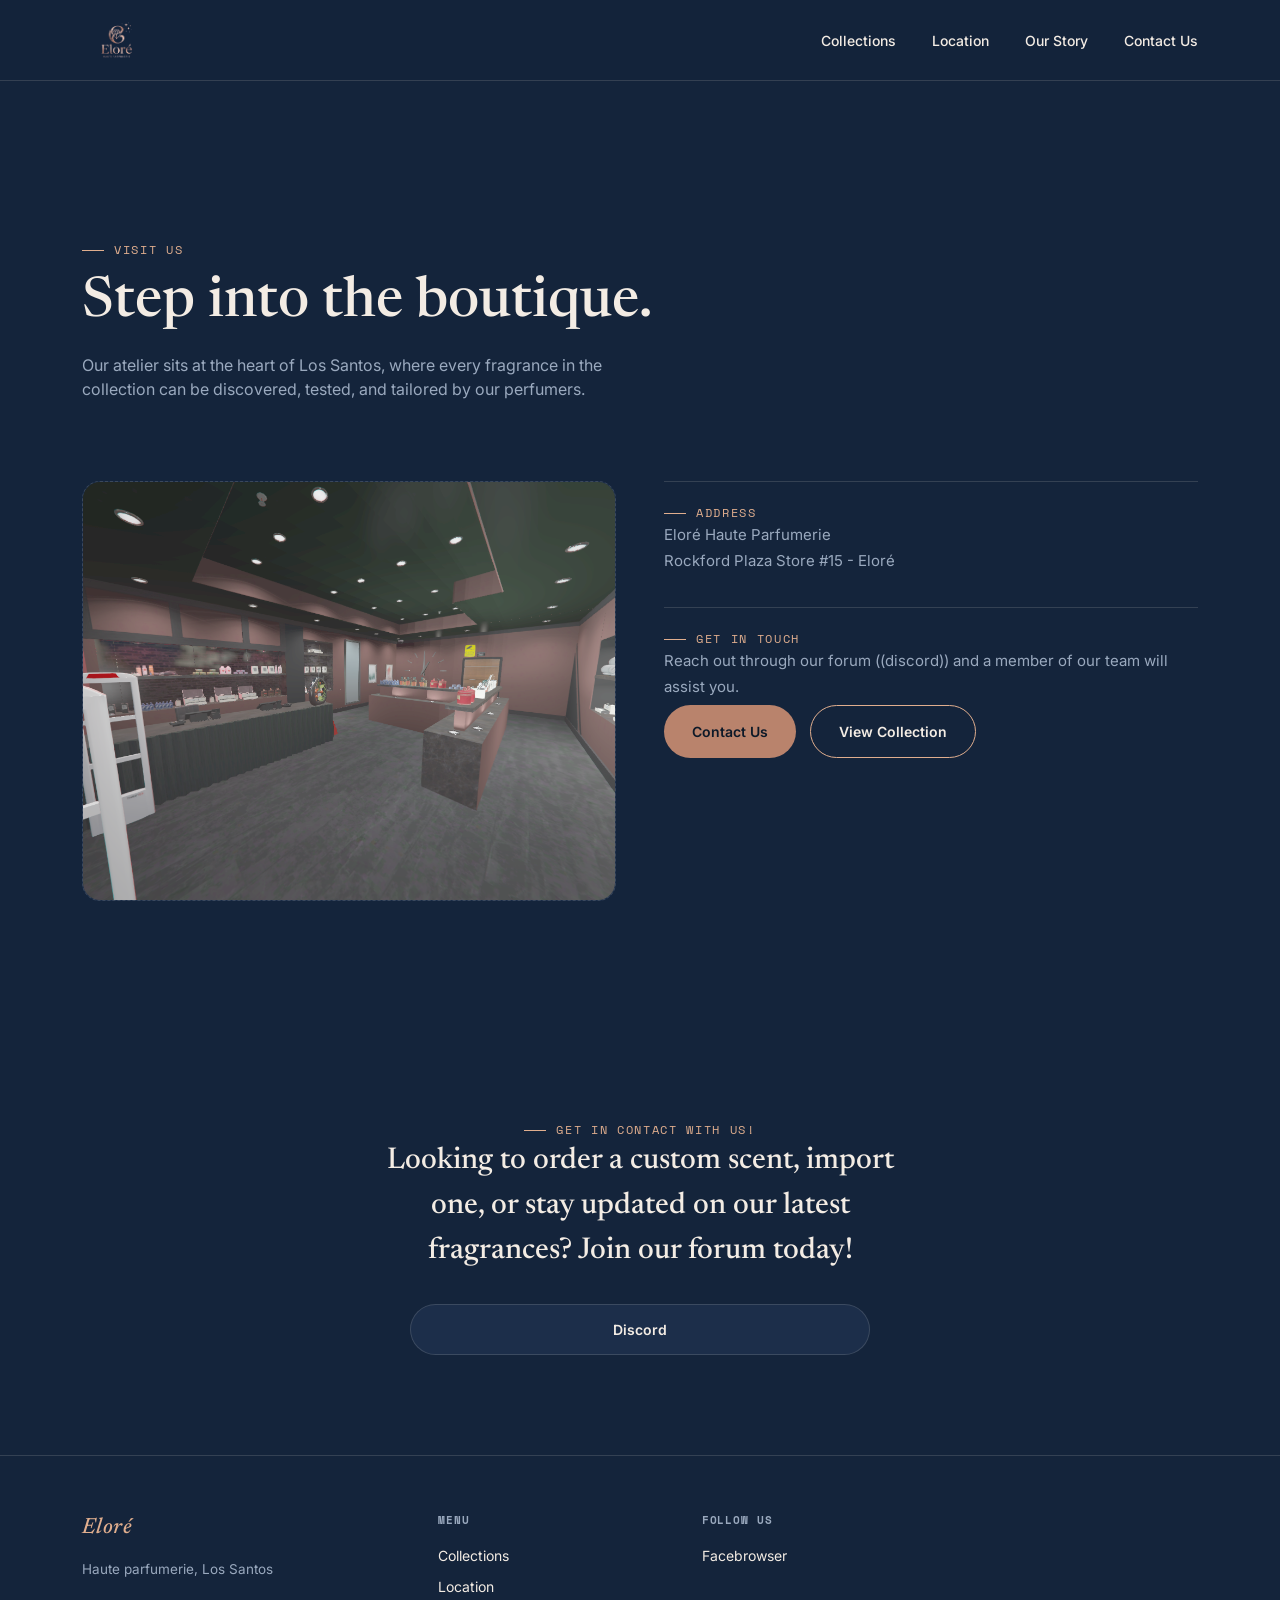
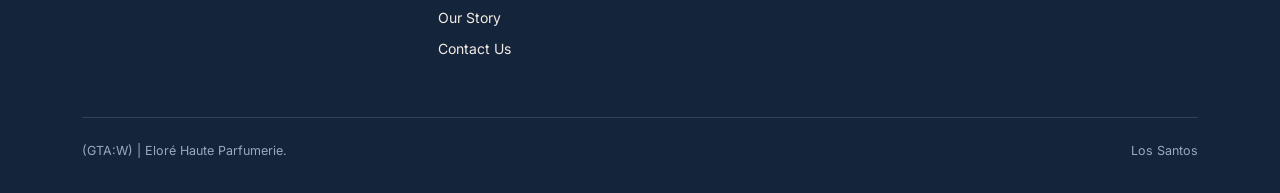
==== location.html @ 6516e50c "Add files via upload" ====
<!DOCTYPE html>
<html lang="it">
<head>
<meta charset="UTF-8">
<meta name="viewport" content="width=device-width, initial-scale=1.0">
<title>Location — Eloré Haute Parfumerie | GTA:W</title>
<meta name="description" content="Visit the Eloré boutique in Los Santos — address, hours and directions.">
<link rel="preconnect" href="https://fonts.googleapis.com">
<link rel="preconnect" href="https://fonts.gstatic.com" crossorigin>
<link href="https://fonts.googleapis.com/css2?family=Newsreader:ital,wght@0,400;0,500;1,400;1,500&family=Inter:wght@400;500;600&family=Space+Mono:wght@400;700&display=swap" rel="stylesheet">
<link rel="stylesheet" href="css/style.css">
</head>
<body>

<nav class="nav">
  <div class="nav-inner">
    <a class="logo-link" href="index.html">
      <img src="images/logo.png" alt="Eloré Haute Parfumerie" class="logo-img" onerror="this.style.display='none'; document.getElementById('logoFallback').style.display='inline'">
      <span class="logo" id="logoFallback" style="display:none;">(GTA:W) | Eloré</span>
    </a>
    <ul class="nav-links">
      <li><a href="collections.html">Collections</a></li>
      <li><a href="location.html">Location</a></li>
      <li><a href="index.html#storia">Our Story</a></li>
      <li><a href="index.html#contatti">Contact Us</a></li>
    </ul>
  </div>
</nav>

<section class="location-hero">
  <div class="container reveal">
    <span class="eyebrow">Visit Us</span>
    <h1>Step into the boutique.</h1>
    <p>Our atelier sits at the heart of Los Santos, where every fragrance in the collection can be discovered, tested, and tailored by our perfumers.</p>
  </div>
</section>

<section class="location-main">
  <div class="container location-grid">
    <div class="image-slot slot-map reveal">
      <img src="images/about.png" alt="Eloré boutique, Los Santos" onerror="this.style.display='none'">
    </div>

    <div class="location-details reveal">
      <div class="location-block">
        <span class="eyebrow">Address</span>
        <p>Eloré Haute Parfumerie<br>Rockford Plaza Store #15 - Eloré<br></p>
      </div>

      <div class="location-block">
        <span class="eyebrow">Get in Touch</span>
        <p>Reach out through our forum ((discord)) and a member of our team will assist you.</p>
        <div class="location-actions">
          <a href="https://discord.gg/XgSGwQNhqN" class="btn btn-primary">Contact Us</a>
          <a href="collections.html" class="btn btn-ghost">View Collection</a>
        </div>
      </div>
    </div>
  </div>
</section>

<section class="newsletter">
  <div class="container reveal">
    <span class="eyebrow" style="justify-content:center;">Get in contact with us!</span>
    <h2>Looking to order a custom scent, import one, or stay updated on our latest fragrances? Join our forum today!</h2>
    <form action="https://discord.gg/XgSGwQNhqN" method="get" class="nl-form" id="nlForm">
       <input type="submit" value="Discord" class="btn btn-primary">
    </form>
  </div>
</section>

<footer id="contatti">
  <div class="container">
    <div class="footer-grid">
      <div>
        <span class="logo" style="font-size:22px;">Eloré</span>
        <p style="margin-top:14px; font-size:13.5px; color:var(--ink-soft); max-width:220px;">Haute parfumerie, Los Santos</p>
      </div>
      <div>
        <h4>Menu</h4>
        <ul>
          <li><a href="collections.html">Collections</a></li>
          <li><a href="location.html">Location</a></li>
          <li><a href="index.html#storia">Our Story</a></li>
		  <li><a href="index.html#contatti">Contact Us</a></li>
        </ul>
      </div>
      <div>
        <h4>Follow us</h4>
        <ul>
          <li><a href="https://face.gta.world/page/eloreperfumes">Facebrowser</a></li>
        </ul>
      </div>
    </div>
    <div class="footer-bottom">
      <span>(GTA:W) | Eloré Haute Parfumerie.</span>
      <span>Los Santos</span>
    </div>
  </div>
</footer>

<script src="js/location.js"></script>
</body>
</html>
---- css/style.css ----
:root{
  --bg: #14243B;
  --bg-deep: #0D1928;
  --bg-warm: #1B2D48;
  --surface: #1C2E4A;
  --ink: #F3ECE4;
  --ink-soft: #9AA9BE;
  --rose: #B9836C;
  --rose-deep: #E0AE8E;
  --rose-dim: #8C6250;
  --line: rgba(243,236,228,0.14);

  --display: 'Newsreader', serif;
  --body: 'Inter', sans-serif;
  --mono: 'Space Mono', monospace;
}

*{ box-sizing: border-box; margin:0; padding:0; }
html{ scroll-behavior: smooth; }
body{
  background: var(--bg);
  color: var(--ink);
  font-family: var(--body);
  line-height: 1.5;
  -webkit-font-smoothing: antialiased;
  overflow-x: hidden;
}
a{ color: inherit; text-decoration: none; }
img, svg{ display:block; max-width:100%; }
button{ font-family: inherit; cursor:pointer; border:none; background:none; }
ul{ list-style:none; }
.container{ max-width: 1180px; margin: 0 auto; padding: 0 32px; }
section{ position: relative; }

::selection{ background: var(--rose); color: var(--bg-deep); }

:focus-visible{
  outline: 2px solid var(--rose-deep);
  outline-offset: 3px;
}

.eyebrow{
  font-family: var(--mono);
  font-size: 12px;
  letter-spacing: 0.14em;
  text-transform: uppercase;
  color: var(--rose-deep);
  display: flex;
  align-items: center;
  gap: 10px;
}
.eyebrow::before{
  content:'';
  width: 22px; height:1px;
  background: var(--rose-deep);
  display:inline-block;
}

/* ---------- IMAGE SLOTS (placeholder da sostituire) ---------- */
.image-slot{
  position: relative;
  width: 100%;
  border-radius: 18px;
  border: 1px dashed var(--line);
  background: var(--bg-warm);
  overflow: hidden;
  display: flex;
  align-items: center;
  justify-content: center;
}
.image-slot img{
  position: absolute;
  inset: 0;
  width: 100%;
  height: 100%;
  object-fit: cover;
}
.image-slot .slot-label{
  position: relative;
  z-index: 0;
  font-family: var(--mono);
  font-size: 12px;
  line-height: 1.6;
  text-align: center;
  color: var(--ink-soft);
  padding: 20px;
}
.image-slot .slot-label small{ opacity: 0.7; }
.slot-tall{ height: 460px; }
.slot-about{ height: 420px; }
.card-visual.image-slot{ height: 300px; margin-bottom: 22px; }

/* ---------- NAV ---------- */
.nav{
  position: sticky; top:0; z-index: 100;
  background: rgba(20,36,59,0.86);
  backdrop-filter: blur(10px);
  border-bottom: 1px solid var(--line);
}
.nav-inner{
  display:flex; align-items:center; justify-content:space-between;
  padding: 14px 32px;
  max-width: 1180px; margin:0 auto;
}
.logo-link{ display:flex; align-items:center; }
.logo-img{
  height: 52px;
  width: auto;
}
.logo{
  font-family: var(--display);
  font-style: italic;
  font-size: 26px;
  font-weight: 500;
  letter-spacing: 0.02em;
  color: var(--rose-deep);
}
.nav-links{
  display:flex; gap: 36px;
  font-size: 14px;
  font-weight: 500;
}
.nav-links a{
  position: relative;
  padding-bottom: 4px;
}
.nav-links a::after{
  content:'';
  position:absolute; left:0; bottom:0;
  width:0; height:1px;
  background: var(--rose-deep);
  transition: width 0.25s ease;
}
.nav-links a:hover::after{ width:100%; }

/* ---------- HERO ---------- */
.hero{
  padding: 88px 0 60px;
  overflow: hidden;
}
.hero-inner{
  display:grid;
  grid-template-columns: 1.05fr 0.95fr;
  gap: 40px;
  align-items:center;
}
.hero-copy h1{
  font-family: var(--display);
  font-weight: 500;
  font-size: clamp(40px, 5.2vw, 72px);
  line-height: 1.04;
  letter-spacing: -0.01em;
  margin: 22px 0 26px;
}
.hero-copy h1 em{
  font-style: italic;
  color: var(--rose-deep);
}
.hero-copy p{
  font-size: 17px;
  color: var(--ink-soft);
  max-width: 440px;
  margin-bottom: 34px;
}
.hero-actions{ display:flex; gap:16px; flex-wrap:wrap; }
.btn{
  display:inline-flex; align-items:center; gap:10px;
  padding: 15px 28px;
  border-radius: 100px;
  font-size: 14px; font-weight: 600;
  transition: transform 0.2s ease, box-shadow 0.2s ease;
}
.btn:hover{ transform: translateY(-2px); }
.btn-primary{
  background: var(--rose);
  color: var(--bg-deep);
}
.btn-primary:hover{ box-shadow: 0 10px 24px rgba(185,131,108,0.35); }
.btn-ghost{
  border: 1px solid var(--rose-deep);
  color: var(--ink);
}

/* ---------- COLLECTION ---------- */
.collection{ padding: 120px 0; }
.collection-head{
  display:flex; justify-content:space-between; align-items:flex-end;
  margin-bottom: 56px; gap: 24px; flex-wrap:wrap;
}
.collection-title{
  font-family: var(--display); font-weight:500;
  font-size: clamp(28px,3.6vw,40px); margin-top:14px;
}
.filters{ display:flex; gap:10px; font-size:13px; font-family: var(--mono); }
.filter-btn{
  padding: 8px 16px; border-radius:100px; border:1px solid var(--line);
  color: var(--ink-soft);
  transition: all .2s ease;
}
.filter-btn.active, .filter-btn:hover{
  border-color: var(--rose-deep); color: var(--ink); background: var(--surface);
}

/* ---------- PRICE FILTER ---------- */
.price-filter{
  display:flex; align-items:center; flex-wrap:wrap;
  gap: 20px;
  margin: -30px 0 40px;
  padding: 22px 26px;
  background: var(--surface);
  border: 1px solid var(--line);
  border-radius: 18px;
}
.price-filter-form{
  display:flex; align-items:flex-end; gap: 14px; flex-wrap: wrap;
}
.price-field{
  display:flex; flex-direction:column; gap: 6px;
}
.price-field label{
  font-family: var(--mono);
  font-size: 11px;
  letter-spacing: 0.08em;
  text-transform: uppercase;
  color: var(--ink-soft);
}
.price-field input{
  width: 110px;
  padding: 11px 14px;
  border-radius: 100px;
  border: 1px solid var(--line);
  background: var(--bg-warm);
  color: var(--ink);
  font-family: var(--body);
  font-size: 14px;
}
.price-field input:focus-visible{
  outline: 2px solid var(--rose-deep);
  outline-offset: 2px;
}
.price-field input::placeholder{ color: var(--ink-soft); }
.price-sep{ color: var(--ink-soft); padding-bottom: 11px; }
.price-apply, .price-reset{
  padding: 11px 22px;
  font-size: 13px;
}
.price-count{
  font-family: var(--mono);
  font-size: 12px;
  color: var(--ink-soft);
  margin-left: auto;
}
@media (max-width: 700px){
  .price-filter{ margin-top: 4px; }
  .price-count{ margin-left: 0; width: 100%; }
}

.product-grid{
  display:grid;
  grid-template-columns: repeat(3, 1fr);
  gap: 28px;
}
.product-card{
  background: var(--surface);
  border: 1px solid var(--line);
  border-radius: 20px;
  padding: 28px;
  display:flex; flex-direction:column;
  transition: transform .3s ease, box-shadow .3s ease;
}
.product-card:hover{
  transform: translateY(-6px);
  box-shadow: 0 20px 40px rgba(0,0,0,0.28);
}
.product-card h3{
  font-family: var(--display);
  font-style: italic;
  font-size: 21px;
  font-weight: 500;
}
.product-card .fam{
  font-family: var(--mono);
  font-size: 11px;
  color: var(--rose-deep);
  text-transform: uppercase;
  letter-spacing: 0.08em;
  margin: 6px 0 12px;
}
.product-card p.desc{
  font-size: 13.5px;
  color: var(--ink-soft);
}
.product-card .price-tag{
  font-family: var(--mono);
  font-size: 15px;
  color: var(--rose-deep);
  margin-top: 18px;
  padding-top: 16px;
  border-top: 1px solid var(--line);
}

/* ---------- LOCATION ---------- */
.location-hero{
  padding: 160px 0 60px;
}
.location-hero .eyebrow{ margin-bottom: 14px; }
.location-hero h1{
  font-family: var(--display);
  font-weight: 500;
  font-size: clamp(34px, 4.6vw, 56px);
  line-height: 1.08;
  max-width: 720px;
}
.location-hero p{
  color: var(--ink-soft);
  font-size: 16px;
  max-width: 520px;
  margin-top: 20px;
}

.location-main{
  padding: 20px 0 120px;
}
.location-grid{
  display:grid;
  grid-template-columns: 1fr 1fr;
  gap: 48px;
  align-items:start;
}
.slot-map{ height: 420px; }

.location-details{
  display:flex; flex-direction:column; gap: 34px;
}
.location-block{
  border-top: 1px solid var(--line);
  padding-top: 22px;
}
.location-block h3{
  font-family: var(--display);
  font-style: italic;
  font-weight: 500;
  font-size: 22px;
  margin-bottom: 14px;
}
.location-block p{
  color: var(--ink-soft);
  font-size: 15px;
  line-height: 1.7;
}
.hours-list{
  display:flex; flex-direction:column; gap: 10px;
}
.hours-list li{
  display:flex; justify-content:space-between;
  font-size: 14.5px;
  color: var(--ink-soft);
  border-bottom: 1px dashed var(--line);
  padding-bottom: 8px;
}
.hours-list li span:last-child{
  font-family: var(--mono);
  color: var(--ink);
}
.location-actions{
  display:flex; gap: 14px; flex-wrap: wrap; margin-top: 6px;
}

@media (max-width: 900px){
  .location-grid{ grid-template-columns: 1fr; }
  .slot-map{ height: 320px; }
}

/* ---------- ABOUT ---------- */
.about{
  background: var(--bg-deep);
  border-top: 1px solid var(--line);
  border-bottom: 1px solid var(--line);
  padding: 120px 0;
}
.about-inner{
  display:grid; grid-template-columns: 0.9fr 1.1fr; gap: 60px; align-items:center;
}
.about h2{
  font-family: var(--display);
  font-style: italic;
  font-weight: 500;
  font-size: clamp(28px,3.6vw,40px);
  line-height: 1.25;
  margin: 20px 0 24px;
}
.about p{ color: var(--ink-soft); font-size: 15.5px; max-width: 460px; }
.about-stats{
  display:grid; grid-template-columns: 1fr 1fr; gap: 28px;
  margin-top: 40px;
}
.about-stats div{ border-top: 1px solid var(--line); padding-top: 14px; }
.about-stats .num{
  font-family: var(--display); font-size: 34px; font-style: italic; color: var(--rose-deep);
}
.about-stats .lab{ font-family: var(--mono); font-size: 11px; color: var(--ink-soft); margin-top:4px; }

/* ---------- NEWSLETTER ---------- */
.newsletter{
  padding: 100px 0;
  text-align:center;
}
.newsletter h2{
  font-family: var(--display);
  font-size: clamp(10px,3.6vw,30px);
  font-weight: 500;
  max-width: 560px;
  margin: 0 auto 30px;
}
.nl-form{
  display:flex; justify-content:center; gap:12px;
  max-width: 460px; margin: 0 auto;
  flex-wrap: wrap;
}
.nl-form input{
  flex:1; min-width: 220px;
  padding: 16px 20px;
  border-radius: 100px;
  border: 1px solid var(--line);
  background: var(--surface);
  color: var(--ink);
  font-family: var(--body);
  font-size: 14px;
}
.nl-form input::placeholder{ color: var(--ink-soft); }
.nl-note{
  margin-top: 16px; font-size: 12px; color: var(--ink-soft);
}

/* ---------- FOOTER ---------- */
footer{
  border-top: 1px solid var(--line);
  padding: 56px 0 32px;
}
.footer-grid{
  display:grid; grid-template-columns: 1.4fr 1fr 1fr 1fr;
  gap: 30px; margin-bottom: 48px;
}
.footer-grid h4{
  font-family: var(--mono); font-size: 11px;
  text-transform: uppercase; letter-spacing: 0.08em;
  color: var(--ink-soft); margin-bottom: 16px;
}
.footer-grid ul li{ margin-bottom: 10px; font-size: 14px; }
.footer-grid ul li a:hover{ color: var(--rose-deep); }
.footer-bottom{
  display:flex; justify-content:space-between; align-items:center;
  font-size: 12.5px; color: var(--ink-soft);
  padding-top: 24px; border-top: 1px solid var(--line);
  flex-wrap: wrap; gap: 10px;
}

/* toast */
.toast{
  position: fixed; bottom: 28px; left:50%;
  transform: translate(-50%, 140%);
  background: var(--rose); color: var(--bg-deep);
  padding: 14px 24px; border-radius: 100px;
  font-size: 13px; font-weight:500;
  display:flex; align-items:center; gap:10px;
  transition: transform .35s cubic-bezier(.2,.8,.2,1);
  z-index: 200;
}
.toast.show{ transform: translate(-50%, 0); }

/* reveal */
.reveal{ opacity:0; transform: translateY(24px); transition: opacity .7s ease, transform .7s ease; }
.reveal.in{ opacity:1; transform: translateY(0); }

@media (prefers-reduced-motion: reduce){
  *, *::before, *::after{ animation-duration: 0.001ms !important; transition-duration: 0.001ms !important; }
  html{ scroll-behavior:auto; }
}

/* ---------- RESPONSIVE ---------- */
@media (max-width: 900px){
  .hero-inner, .about-inner{ grid-template-columns: 1fr; }
  .hero-visual{ order:-1; }
  .slot-tall{ height: 320px; }
  .product-grid{ grid-template-columns: repeat(2,1fr); }
  .footer-grid{ grid-template-columns: 1fr 1fr; }
  .nav-links{ display: none; }
}
@media (max-width: 560px){
  .product-grid{ grid-template-columns: 1fr; }
  .about-stats{ grid-template-columns: 1fr 1fr; }
  .hero-actions .btn{ flex:1; justify-content:center; }
}
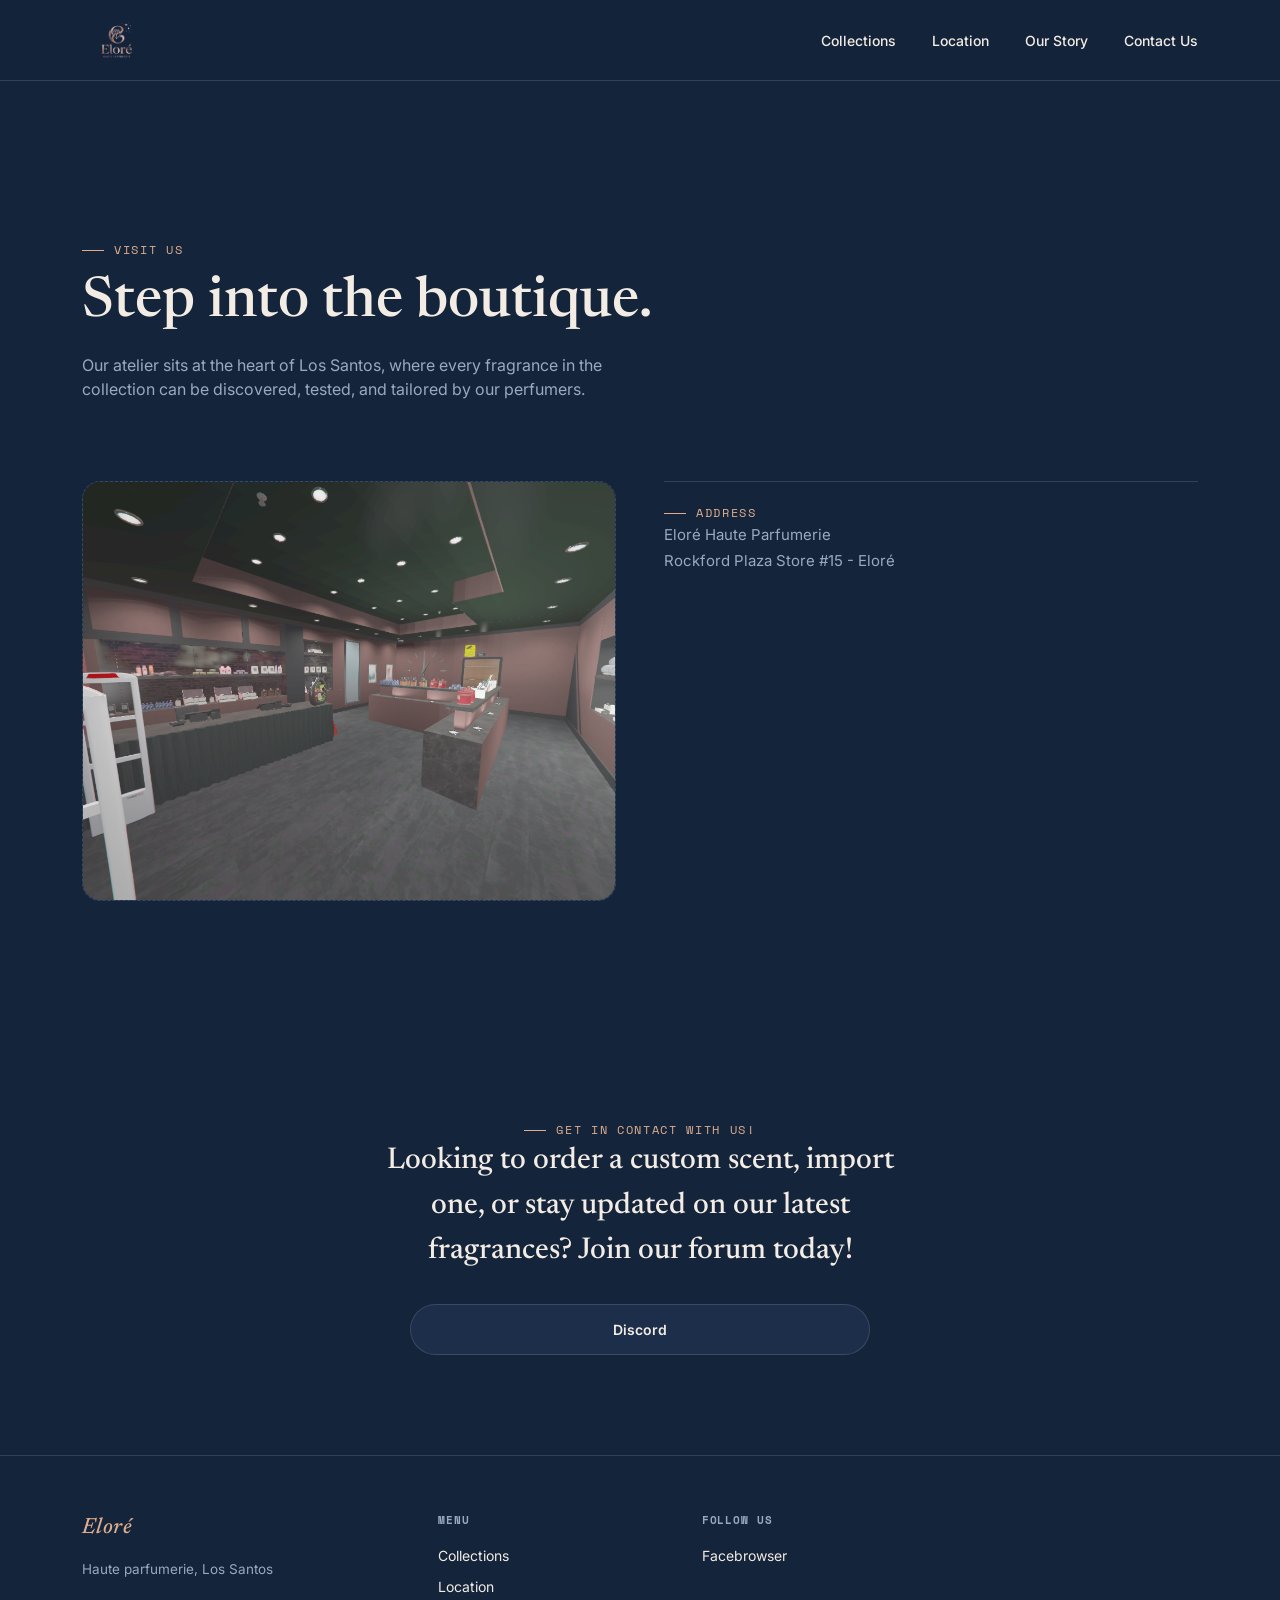
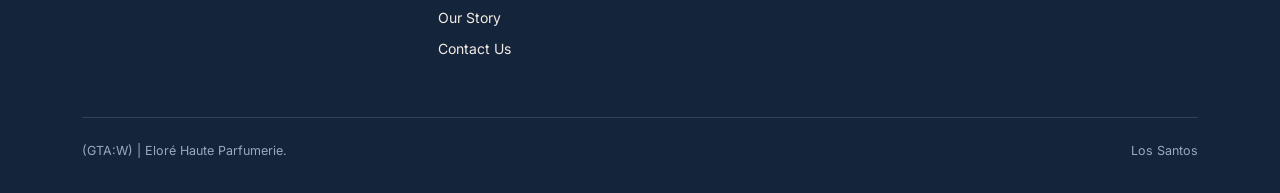
==== commit 5d182642: "Update location.html" ====
--- a/location.html
+++ b/location.html
@@ -46,15 +46,6 @@
         <span class="eyebrow">Address</span>
         <p>Eloré Haute Parfumerie<br>Rockford Plaza Store #15 - Eloré<br></p>
       </div>
-
-      <div class="location-block">
-        <span class="eyebrow">Get in Touch</span>
-        <p>Reach out through our forum ((discord)) and a member of our team will assist you.</p>
-        <div class="location-actions">
-          <a href="https://discord.gg/XgSGwQNhqN" class="btn btn-primary">Contact Us</a>
-          <a href="collections.html" class="btn btn-ghost">View Collection</a>
-        </div>
-      </div>
     </div>
   </div>
 </section>
